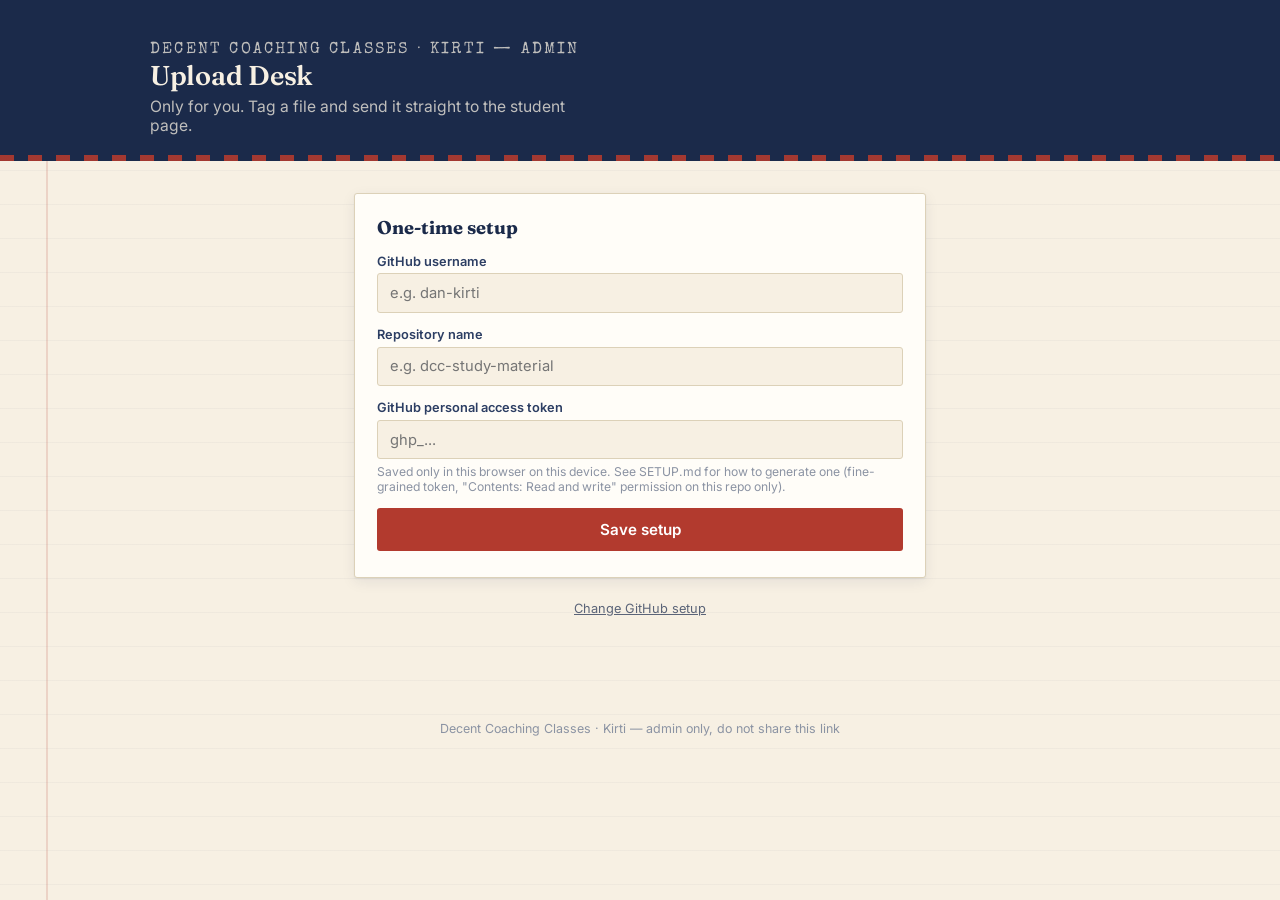
==== admin.html @ 7b04335d "Add files via upload" ====
<!DOCTYPE html>
<html lang="en">
<head>
<meta charset="UTF-8">
<meta name="viewport" content="width=device-width, initial-scale=1.0">
<title>Admin — Decent Coaching Classes</title>
<link rel="stylesheet" href="style.css">
</head>
<body class="ruled">

<header class="masthead" style="padding-bottom:1.6rem;">
  <div class="masthead-inner">
    <p class="masthead-eyebrow">Decent Coaching Classes · Kirti — Admin</p>
    <h1 style="font-size:1.7rem;">Upload Desk</h1>
    <p>Only for you. Tag a file and send it straight to the student page.</p>
  </div>
</header>

<div class="admin-wrap">

  <div class="panel" id="setupPanel">
    <h2>One-time setup</h2>
    <div class="field">
      <label for="ghOwner">GitHub username</label>
      <input type="text" id="ghOwner" placeholder="e.g. dan-kirti">
    </div>
    <div class="field">
      <label for="ghRepo">Repository name</label>
      <input type="text" id="ghRepo" placeholder="e.g. dcc-study-material">
    </div>
    <div class="field">
      <label for="ghToken">GitHub personal access token</label>
      <input type="password" id="ghToken" placeholder="ghp_...">
      <p class="hint">Saved only in this browser on this device. See SETUP.md for how to generate one (fine-grained token, "Contents: Read and write" permission on this repo only).</p>
    </div>
    <button class="btn-primary" id="saveConfigBtn" type="button">Save setup</button>
    <div class="status-line" id="configStatus"></div>
  </div>

  <div class="panel" id="uploadPanel" style="display:none;">
    <h2>Upload a file</h2>

    <div class="file-drop" id="dropZone">
      <input type="file" id="fileInput" accept=".pdf,.doc,.docx,.jpg,.jpeg,.png">
      <p><strong>Tap to choose a file</strong><br>PDF, Word, or image · one at a time</p>
      <p id="fileChosenName" style="margin-top:0.5rem;"></p>
    </div>

    <div class="field" style="margin-top:1rem;">
      <label for="titleInput">Title (shown to students)</label>
      <input type="text" id="titleInput" placeholder="e.g. Linear Equations Test Paper">
    </div>

    <div class="field-row">
      <div class="field">
        <label for="classInput">Class</label>
        <input type="text" id="classInput" placeholder="e.g. 10">
      </div>
      <div class="field">
        <label for="boardInput">Board</label>
        <select id="boardInput">
          <option value="">—</option>
          <option value="SSC">Maharashtra SSC</option>
          <option value="CBSE">CBSE</option>
          <option value="Other">Other</option>
        </select>
      </div>
    </div>

    <div class="field">
      <label for="subjectInput">Subject</label>
      <input type="text" id="subjectInput" placeholder="e.g. Mathematics">
    </div>

    <div class="field">
      <label for="noteInput">Note (optional)</label>
      <textarea id="noteInput" rows="2" placeholder="e.g. Chapters 1–2, 30 marks"></textarea>
    </div>

    <button class="btn-primary" id="uploadBtn" type="button" disabled>Upload</button>
    <div class="status-line" id="uploadStatus"></div>
  </div>

  <div class="panel" id="recentPanel" style="display:none;">
    <h2>Recently uploaded (this session)</h2>
    <div id="recentList"></div>
  </div>

  <p style="text-align:center;"><a href="admin.html" onclick="resetSetup(); return false;" style="font-size:0.8rem; color:var(--slate);">Change GitHub setup</a></p>
</div>

<footer class="foot">Decent Coaching Classes · Kirti — admin only, do not share this link</footer>

<script>
const CFG_KEY = 'dcc_admin_config';

function loadConfig(){
  try{ return JSON.parse(localStorage.getItem(CFG_KEY) || 'null'); }catch(e){ return null; }
}
function saveConfig(cfg){ localStorage.setItem(CFG_KEY, JSON.stringify(cfg)); }
function clearConfig(){ localStorage.removeItem(CFG_KEY); }

function resetSetup(){
  clearConfig();
  document.getElementById('setupPanel').style.display = 'block';
  document.getElementById('uploadPanel').style.display = 'none';
  document.getElementById('recentPanel').style.display = 'none';
}

function showStatus(el, msg, kind){
  el.textContent = msg;
  el.className = 'status-line show ' + kind;
}

let selectedFile = null;

function b64FromArrayBuffer(buf){
  let binary = '';
  const bytes = new Uint8Array(buf);
  const chunk = 0x8000;
  for(let i=0; i<bytes.length; i+=chunk){
    binary += String.fromCharCode.apply(null, bytes.subarray(i, i+chunk));
  }
  return btoa(binary);
}

async function ghRequest(cfg, path, opts){
  const res = await fetch(`https://api.github.com/repos/${cfg.owner}/${cfg.repo}/contents/${path}`, Object.assign({
    headers: {
      'Authorization': `Bearer ${cfg.token}`,
      'Accept': 'application/vnd.github+json'
    }
  }, opts));
  return res;
}

async function ensureManifest(cfg){
  const res = await ghRequest(cfg, 'manifest.json', {});
  if(res.status === 404){
    return { entries: [], sha: null };
  }
  if(!res.ok) throw new Error('Could not read manifest.json (' + res.status + ')');
  const data = await res.json();
  const content = decodeURIComponent(escape(atob(data.content.replace(/\n/g,''))));
  let entries = [];
  try{ entries = JSON.parse(content); }catch(e){ entries = []; }
  return { entries, sha: data.sha };
}

async function putManifest(cfg, entries, sha){
  const jsonStr = JSON.stringify(entries, null, 2);
  const b64 = btoa(unescape(encodeURIComponent(jsonStr)));
  const body = {
    message: 'Update manifest.json',
    content: b64,
    branch: cfg.branch || 'main'
  };
  if(sha) body.sha = sha;
  const res = await ghRequest(cfg, 'manifest.json', { method: 'PUT', body: JSON.stringify(body) });
  if(!res.ok){
    const t = await res.text();
    throw new Error('Failed to update manifest.json: ' + res.status + ' ' + t.slice(0,200));
  }
  return res.json();
}

async function uploadFile(cfg, file, meta, onStage){
  onStage('Reading file…');
  const buf = await file.arrayBuffer();
  const b64 = b64FromArrayBuffer(buf);

  const safeName = file.name.replace(/[^a-zA-Z0-9._-]/g, '_');
  const stamp = Date.now();
  const path = `files/${stamp}-${safeName}`;

  onStage('Uploading file to repository…');
  const putRes = await ghRequest(cfg, path, {
    method: 'PUT',
    body: JSON.stringify({
      message: `Upload ${file.name}`,
      content: b64,
      branch: cfg.branch || 'main'
    })
  });
  if(!putRes.ok){
    const t = await putRes.text();
    throw new Error('Upload failed: ' + putRes.status + ' ' + t.slice(0,200));
  }

  onStage('Updating student index…');
  const { entries, sha } = await ensureManifest(cfg);
  const rawUrl = `https://raw.githubusercontent.com/${cfg.owner}/${cfg.repo}/${cfg.branch || 'main'}/${path}`;
  entries.push({
    id: String(stamp),
    title: meta.title || file.name,
    className: meta.className,
    board: meta.board,
    subject: meta.subject,
    note: meta.note,
    filename: file.name,
    path,
    rawUrl,
    size: file.size,
    uploadedAt: new Date().toISOString()
  });
  await putManifest(cfg, entries, sha);
  onStage('Done');
}

// ---- wire up setup panel ----
document.getElementById('saveConfigBtn').addEventListener('click', () => {
  const owner = document.getElementById('ghOwner').value.trim();
  const repo = document.getElementById('ghRepo').value.trim();
  const token = document.getElementById('ghToken').value.trim();
  const statusEl = document.getElementById('configStatus');
  if(!owner || !repo || !token){
    showStatus(statusEl, 'Please fill in all three fields.', 'err');
    return;
  }
  saveConfig({ owner, repo, token, branch: 'main' });
  showStatus(statusEl, 'Saved. You can upload now.', 'ok');
  document.getElementById('setupPanel').style.display = 'none';
  document.getElementById('uploadPanel').style.display = 'block';
  document.getElementById('recentPanel').style.display = 'block';
});

// ---- wire up upload panel ----
const dropZone = document.getElementById('dropZone');
const fileInput = document.getElementById('fileInput');
dropZone.addEventListener('click', () => fileInput.click());
fileInput.addEventListener('change', () => {
  if(fileInput.files[0]){
    selectedFile = fileInput.files[0];
    document.getElementById('fileChosenName').textContent = '📎 ' + selectedFile.name;
    document.getElementById('titleInput').value = document.getElementById('titleInput').value || selectedFile.name.replace(/\.[^.]+$/, '');
    document.getElementById('uploadBtn').disabled = false;
  }
});

document.getElementById('uploadBtn').addEventListener('click', async () => {
  const cfg = loadConfig();
  if(!cfg || !selectedFile) return;

  const btn = document.getElementById('uploadBtn');
  const statusEl = document.getElementById('uploadStatus');
  btn.disabled = true;

  const meta = {
    title: document.getElementById('titleInput').value.trim(),
    className: document.getElementById('classInput').value.trim(),
    board: document.getElementById('boardInput').value,
    subject: document.getElementById('subjectInput').value.trim(),
    note: document.getElementById('noteInput').value.trim()
  };

  try{
    await uploadFile(cfg, selectedFile, meta, (stage) => showStatus(statusEl, stage, 'pending'));
    showStatus(statusEl, `Uploaded "${meta.title}". Visible on the student page in a few seconds.`, 'ok');

    const recentPanel = document.getElementById('recentPanel');
    const list = document.getElementById('recentList');
    const item = document.createElement('div');
    item.className = 'queue-item';
    item.innerHTML = `<span class="name">${meta.title}</span><span class="stage">UPLOADED</span>`;
    list.prepend(item);

    // reset form
    fileInput.value = '';
    selectedFile = null;
    document.getElementById('fileChosenName').textContent = '';
    document.getElementById('titleInput').value = '';
    document.getElementById('classInput').value = '';
    document.getElementById('boardInput').value = '';
    document.getElementById('subjectInput').value = '';
    document.getElementById('noteInput').value = '';
  }catch(e){
    showStatus(statusEl, e.message, 'err');
  }finally{
    btn.disabled = false;
  }
});

// ---- init ----
(function init(){
  const cfg = loadConfig();
  if(cfg){
    document.getElementById('ghOwner').value = cfg.owner;
    document.getElementById('ghRepo').value = cfg.repo;
    document.getElementById('ghToken').value = cfg.token;
    document.getElementById('setupPanel').style.display = 'none';
    document.getElementById('uploadPanel').style.display = 'block';
    document.getElementById('recentPanel').style.display = 'block';
  }
})();
</script>
</body>
</html>
---- style.css ----
/* ==========================================================================
   Decent Coaching Classes — Design tokens
   Palette: Ink Navy / Paper Ivory / Exam Red / Brass Gold / Slate
   Type: Fraunces (display) + Inter (body) + Special Elite (stamps/tags)
   ========================================================================== */

@import url('https://fonts.googleapis.com/css2?family=Fraunces:opsz,wght@9..144,500;9..144,600;9..144,700&family=Inter:wght@400;500;600;700&family=Special+Elite&display=swap');

:root{
  --ink:        #1B2A4A;
  --ink-soft:   #2C3E63;
  --paper:      #F7F0E3;
  --paper-dim:  #EFE6D4;
  --card:       #FFFDF8;
  --red:        #B23A2E;
  --gold:       #C89B3C;
  --slate:      #5B6478;
  --slate-dim:  #8B93A3;
  --line:       #DCD1B8;

  --font-display: 'Fraunces', Georgia, serif;
  --font-body:    'Inter', system-ui, -apple-system, sans-serif;
  --font-stamp:   'Special Elite', 'Courier New', monospace;

  --radius: 3px;
  --shadow-card: 0 1px 2px rgba(27,42,74,0.06), 0 4px 14px rgba(27,42,74,0.08);
  --shadow-lift: 0 2px 4px rgba(27,42,74,0.10), 0 10px 24px rgba(27,42,74,0.14);
}

@media (prefers-reduced-motion: reduce){
  *{ animation-duration: 0.001ms !important; animation-iteration-count: 1 !important; transition-duration: 0.001ms !important; }
}

*{ box-sizing: border-box; }
html{ scroll-behavior: smooth; }

body{
  margin: 0;
  background: var(--paper);
  background-image:
    linear-gradient(var(--paper) 0%, var(--paper) 100%);
  color: var(--ink);
  font-family: var(--font-body);
  -webkit-font-smoothing: antialiased;
  min-height: 100vh;
}

/* faint ruled-notebook texture on the whole page */
body.ruled{
  background-image:
    linear-gradient(90deg, transparent 0, transparent 46px, rgba(178,58,46,0.16) 46px, rgba(178,58,46,0.16) 48px, transparent 48px),
    repeating-linear-gradient(rgba(91,100,120,0.05) 0px, rgba(91,100,120,0.05) 1px, transparent 1px, transparent 34px);
  background-attachment: local, local;
}

a{ color: inherit; }

::selection{ background: var(--gold); color: var(--ink); }

:focus-visible{
  outline: 2px solid var(--red);
  outline-offset: 2px;
}

/* ---------------- Header / masthead ---------------- */

.masthead{
  background: var(--ink);
  color: var(--paper);
  padding: 2.6rem 1.5rem 2.2rem;
  position: relative;
  overflow: hidden;
}
.masthead::after{
  content: "";
  position: absolute;
  left: 0; right: 0; bottom: 0;
  height: 6px;
  background: repeating-linear-gradient(90deg, var(--red) 0 14px, transparent 14px 28px);
  opacity: 0.9;
}
.masthead-inner{
  max-width: 980px;
  margin: 0 auto;
}
.masthead-eyebrow{
  font-family: var(--font-stamp);
  font-size: 0.72rem;
  letter-spacing: 0.14em;
  text-transform: uppercase;
  color: var(--gold);
  margin: 0 0 0.6rem;
}
.masthead h1{
  font-family: var(--font-display);
  font-weight: 600;
  font-size: clamp(1.9rem, 5vw, 2.9rem);
  margin: 0 0 0.35rem;
  letter-spacing: -0.01em;
}
.masthead p{
  margin: 0;
  color: rgba(247,240,227,0.75);
  font-size: 0.98rem;
  max-width: 46ch;
}

/* ---------------- Controls bar ---------------- */

.controls{
  max-width: 980px;
  margin: -1.4rem auto 0;
  padding: 0 1.5rem;
  position: relative;
  z-index: 2;
}
.controls-card{
  background: var(--card);
  border: 1px solid var(--line);
  border-radius: var(--radius);
  box-shadow: var(--shadow-card);
  padding: 1rem 1.1rem;
  display: flex;
  flex-wrap: wrap;
  gap: 0.7rem;
  align-items: center;
}
.search-wrap{
  flex: 1 1 220px;
  position: relative;
}
.search-wrap input{
  width: 100%;
  padding: 0.6rem 0.8rem 0.6rem 2.1rem;
  border: 1px solid var(--line);
  border-radius: var(--radius);
  background: var(--paper);
  font-family: var(--font-body);
  font-size: 0.92rem;
  color: var(--ink);
}
.search-wrap input:focus{ border-color: var(--red); }
.search-wrap svg{
  position: absolute;
  left: 0.65rem; top: 50%;
  transform: translateY(-50%);
  width: 15px; height: 15px;
  stroke: var(--slate-dim);
}
select{
  padding: 0.6rem 0.7rem;
  border: 1px solid var(--line);
  border-radius: var(--radius);
  background: var(--paper);
  font-family: var(--font-body);
  font-size: 0.88rem;
  color: var(--ink);
  cursor: pointer;
}
select:focus{ border-color: var(--red); }

/* ---------------- Content area ---------------- */

.content{
  max-width: 980px;
  margin: 0 auto;
  padding: 2.2rem 1.5rem 4rem;
}

.date-section{ margin-bottom: 2.4rem; }
.date-section-head{
  display: flex;
  align-items: baseline;
  gap: 0.7rem;
  margin-bottom: 0.9rem;
  padding-bottom: 0.35rem;
  border-bottom: 1px solid var(--line);
}
.date-section-head h2{
  font-family: var(--font-display);
  font-weight: 600;
  font-size: 1.25rem;
  margin: 0;
  color: var(--ink);
}
.date-section-head .count{
  font-family: var(--font-stamp);
  font-size: 0.72rem;
  color: var(--slate-dim);
  letter-spacing: 0.02em;
}

.card-grid{
  display: grid;
  grid-template-columns: repeat(auto-fill, minmax(260px, 1fr));
  gap: 0.9rem;
}

/* ---------------- File card (the signature element) ---------------- */

.file-card{
  background: var(--card);
  border: 1px solid var(--line);
  border-radius: var(--radius);
  box-shadow: var(--shadow-card);
  padding: 1rem 1rem 1.05rem;
  position: relative;
  display: flex;
  flex-direction: column;
  gap: 0.55rem;
  transition: transform 0.16s ease, box-shadow 0.16s ease, border-color 0.16s ease;
}
.file-card:hover, .file-card:focus-within{
  transform: translateY(-2px);
  box-shadow: var(--shadow-lift);
  border-color: var(--gold);
}
/* perforated top edge, like a catalog card / ticket stub */
.file-card::before{
  content: "";
  position: absolute;
  top: -1px; left: 0; right: 0;
  height: 1px;
  background-image: radial-gradient(circle, var(--paper) 1.5px, transparent 1.6px);
  background-size: 10px 3px;
  background-position: 4px 0;
}

.file-card-top{
  display: flex;
  justify-content: space-between;
  align-items: flex-start;
  gap: 0.6rem;
}
.file-title{
  font-family: var(--font-display);
  font-weight: 600;
  font-size: 1.02rem;
  line-height: 1.28;
  margin: 0;
  color: var(--ink);
}

/* the ink-stamp */
.stamp{
  flex: none;
  width: 52px; height: 52px;
  border-radius: 50%;
  border: 2px solid var(--red);
  color: var(--red);
  display: flex;
  align-items: center;
  justify-content: center;
  text-align: center;
  font-family: var(--font-stamp);
  font-size: 0.56rem;
  line-height: 1.05;
  letter-spacing: 0.01em;
  transform: rotate(-8deg);
  opacity: 0.88;
  padding: 2px;
}

.tag-row{
  display: flex;
  flex-wrap: wrap;
  gap: 0.35rem;
}
.tag{
  font-family: var(--font-stamp);
  font-size: 0.68rem;
  letter-spacing: 0.02em;
  padding: 0.18rem 0.5rem;
  border-radius: 2px;
  background: var(--paper-dim);
  color: var(--ink-soft);
  border: 1px solid var(--line);
}
.tag.board{ color: var(--red); border-color: rgba(178,58,46,0.3); }

.file-meta{
  font-size: 0.8rem;
  color: var(--slate);
  margin: 0;
}

.file-actions{
  margin-top: auto;
  padding-top: 0.5rem;
}
.btn-download{
  display: inline-flex;
  align-items: center;
  gap: 0.4rem;
  width: 100%;
  justify-content: center;
  padding: 0.55rem 0.8rem;
  background: var(--ink);
  color: var(--paper);
  border-radius: var(--radius);
  font-size: 0.85rem;
  font-weight: 600;
  text-decoration: none;
  transition: background 0.15s ease;
}
.btn-download:hover{ background: var(--red); }
.btn-download svg{ width: 14px; height: 14px; }

/* ---------------- Empty / loading states ---------------- */

.state-block{
  text-align: center;
  padding: 3.5rem 1rem;
  color: var(--slate);
}
.state-block h3{
  font-family: var(--font-display);
  color: var(--ink);
  font-size: 1.3rem;
  margin: 0.6rem 0 0.4rem;
}
.state-block p{ margin: 0; font-size: 0.92rem; }

/* ---------------- Admin page ---------------- */

.admin-wrap{
  max-width: 620px;
  margin: 0 auto;
  padding: 2rem 1.5rem 4rem;
}
.panel{
  background: var(--card);
  border: 1px solid var(--line);
  border-radius: var(--radius);
  box-shadow: var(--shadow-card);
  padding: 1.4rem 1.4rem 1.6rem;
  margin-bottom: 1.2rem;
}
.panel h2{
  font-family: var(--font-display);
  font-size: 1.15rem;
  margin: 0 0 0.9rem;
}
.field{ margin-bottom: 0.9rem; }
.field label{
  display: block;
  font-size: 0.8rem;
  font-weight: 600;
  color: var(--ink-soft);
  margin-bottom: 0.3rem;
}
.field input[type=text], .field input[type=password], .field select, .field textarea{
  width: 100%;
  padding: 0.6rem 0.7rem;
  border: 1px solid var(--line);
  border-radius: var(--radius);
  background: var(--paper);
  font-family: var(--font-body);
  font-size: 0.92rem;
  color: var(--ink);
}
.field input:focus, .field select:focus, .field textarea:focus{ border-color: var(--red); }
.field-row{ display: flex; gap: 0.7rem; }
.field-row .field{ flex: 1; }
.hint{ font-size: 0.76rem; color: var(--slate-dim); margin-top: 0.3rem; }

.file-drop{
  border: 2px dashed var(--line);
  border-radius: var(--radius);
  padding: 1.6rem 1rem;
  text-align: center;
  cursor: pointer;
  transition: border-color 0.15s ease, background 0.15s ease;
}
.file-drop:hover, .file-drop.drag{ border-color: var(--gold); background: var(--paper-dim); }
.file-drop input{ display: none; }
.file-drop p{ margin: 0.4rem 0 0; font-size: 0.85rem; color: var(--slate); }
.file-drop strong{ color: var(--ink); }

.btn-primary{
  width: 100%;
  padding: 0.75rem;
  background: var(--red);
  color: #fff;
  border: none;
  border-radius: var(--radius);
  font-family: var(--font-body);
  font-weight: 600;
  font-size: 0.95rem;
  cursor: pointer;
  transition: background 0.15s ease;
}
.btn-primary:hover{ background: #963026; }
.btn-primary:disabled{ background: var(--slate-dim); cursor: not-allowed; }

.status-line{
  margin-top: 0.8rem;
  font-size: 0.85rem;
  padding: 0.6rem 0.75rem;
  border-radius: var(--radius);
  display: none;
}
.status-line.show{ display: block; }
.status-line.ok{ background: #E7F0E3; color: #2F5D34; }
.status-line.err{ background: #F6E3E1; color: var(--red); }
.status-line.pending{ background: var(--paper-dim); color: var(--ink-soft); }

.queue-item{
  display: flex;
  justify-content: space-between;
  align-items: center;
  padding: 0.5rem 0.6rem;
  border: 1px solid var(--line);
  border-radius: var(--radius);
  font-size: 0.82rem;
  margin-bottom: 0.4rem;
}
.queue-item .name{ font-weight: 600; }
.queue-item .stage{ font-family: var(--font-stamp); font-size: 0.7rem; color: var(--slate); }

footer.foot{
  text-align: center;
  padding: 1.5rem;
  font-size: 0.78rem;
  color: var(--slate-dim);
}
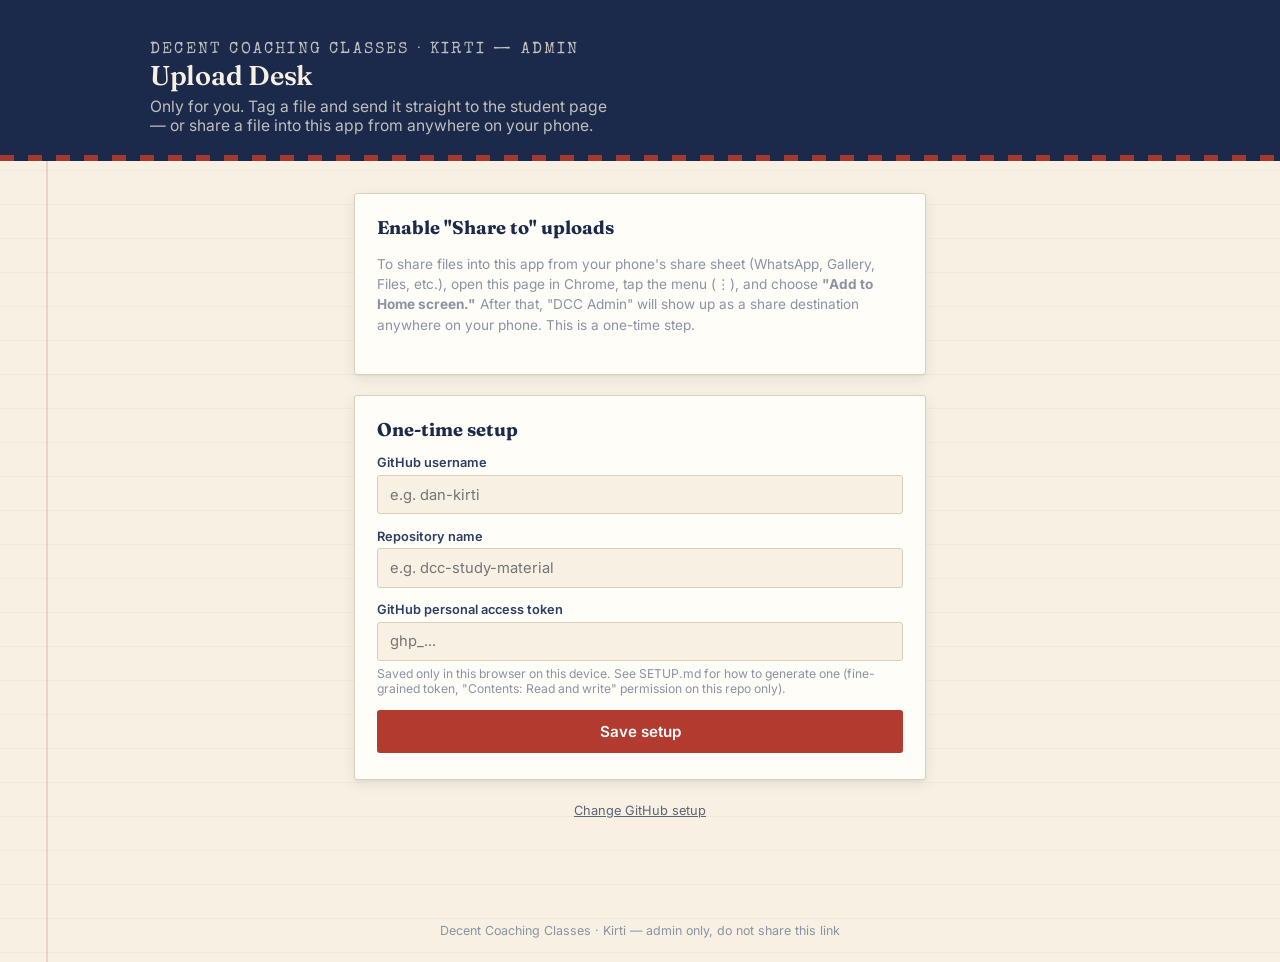
==== commit c6e566b8: "Enhance file upload and sharing capabilities Updated upload functionality to allow sharing files fro" ====
--- a/admin.html
+++ b/admin.html
@@ -5,6 +5,8 @@
 <meta name="viewport" content="width=device-width, initial-scale=1.0">
 <title>Admin — Decent Coaching Classes</title>
 <link rel="stylesheet" href="style.css">
+<link rel="manifest" href="app.webmanifest">
+<meta name="theme-color" content="#1B2A4A">
 </head>
 <body class="ruled">
 
@@ -12,11 +14,18 @@
   <div class="masthead-inner">
     <p class="masthead-eyebrow">Decent Coaching Classes · Kirti — Admin</p>
     <h1 style="font-size:1.7rem;">Upload Desk</h1>
-    <p>Only for you. Tag a file and send it straight to the student page.</p>
+    <p>Only for you. Tag a file and send it straight to the student page — or share a file into this app from anywhere on your phone.</p>
   </div>
 </header>
 
 <div class="admin-wrap">
+
+  <div class="panel" id="installHint" style="display:none;">
+    <h2>Enable "Share to" uploads</h2>
+    <p class="hint" style="font-size:0.85rem; line-height:1.5;">
+      To share files into this app from your phone's share sheet (WhatsApp, Gallery, Files, etc.), open this page in Chrome, tap the menu (⋮), and choose <strong>"Add to Home screen."</strong> After that, "DCC Admin" will show up as a share destination anywhere on your phone. This is a one-time step.
+    </p>
+  </div>
 
   <div class="panel" id="setupPanel">
     <h2>One-time setup</h2>
@@ -41,8 +50,8 @@
     <h2>Upload a file</h2>
 
     <div class="file-drop" id="dropZone">
-      <input type="file" id="fileInput" accept=".pdf,.doc,.docx,.jpg,.jpeg,.png">
-      <p><strong>Tap to choose a file</strong><br>PDF, Word, or image · one at a time</p>
+      <input type="file" id="fileInput" accept=".pdf,.doc,.docx,.ppt,.pptx,.jpg,.jpeg,.png">
+      <p><strong>Tap to choose a file</strong><br>or share one into this app · PDF, Word, PPT, or image</p>
       <p id="fileChosenName" style="margin-top:0.5rem;"></p>
     </div>
 
@@ -77,13 +86,36 @@
       <textarea id="noteInput" rows="2" placeholder="e.g. Chapters 1–2, 30 marks"></textarea>
     </div>
 
-    <button class="btn-primary" id="uploadBtn" type="button" disabled>Upload</button>
+    <div class="field">
+      <label>When should this go live?</label>
+      <div style="display:flex; gap:1rem; margin-bottom:0.5rem;">
+        <label style="display:flex; align-items:center; gap:0.35rem; font-weight:400; font-size:0.88rem;">
+          <input type="radio" name="publishMode" value="now" id="publishNow" checked style="width:auto;"> Now
+        </label>
+        <label style="display:flex; align-items:center; gap:0.35rem; font-weight:400; font-size:0.88rem;">
+          <input type="radio" name="publishMode" value="later" id="publishLater" style="width:auto;"> Schedule for later
+        </label>
+      </div>
+      <input type="datetime-local" id="scheduleInput" style="display:none;">
+      <p class="hint">Scheduled files stay hidden from students until this date/time, then appear automatically — filed under that date, not today's date.</p>
+    </div>
+
+    <div style="display:flex; gap:0.6rem;">
+      <button class="btn-primary" id="uploadBtn" type="button" disabled>Upload</button>
+      <button class="btn-primary" id="clearAllBtn" type="button" style="background:var(--slate);">Clear all</button>
+    </div>
     <div class="status-line" id="uploadStatus"></div>
   </div>
 
   <div class="panel" id="recentPanel" style="display:none;">
     <h2>Recently uploaded (this session)</h2>
     <div id="recentList"></div>
+  </div>
+
+  <div class="panel" id="scheduledPanel" style="display:none;">
+    <h2>Scheduled — not yet visible to students</h2>
+    <div id="scheduledList"></div>
+    <p class="hint" id="scheduledEmpty">Nothing scheduled right now.</p>
   </div>
 
   <p style="text-align:center;"><a href="admin.html" onclick="resetSetup(); return false;" style="font-size:0.8rem; color:var(--slate);">Change GitHub setup</a></p>
@@ -105,6 +137,7 @@
   document.getElementById('setupPanel').style.display = 'block';
   document.getElementById('uploadPanel').style.display = 'none';
   document.getElementById('recentPanel').style.display = 'none';
+  document.getElementById('scheduledPanel').style.display = 'none';
 }
 
 function showStatus(el, msg, kind){
@@ -147,11 +180,11 @@
   return { entries, sha: data.sha };
 }
 
-async function putManifest(cfg, entries, sha){
+async function putManifest(cfg, entries, sha, message){
   const jsonStr = JSON.stringify(entries, null, 2);
   const b64 = btoa(unescape(encodeURIComponent(jsonStr)));
   const body = {
-    message: 'Update manifest.json',
+    message: message || 'Update manifest.json',
     content: b64,
     branch: cfg.branch || 'main'
   };
@@ -190,6 +223,7 @@
   onStage('Updating student index…');
   const { entries, sha } = await ensureManifest(cfg);
   const rawUrl = `https://raw.githubusercontent.com/${cfg.owner}/${cfg.repo}/${cfg.branch || 'main'}/${path}`;
+  const nowIso = new Date().toISOString();
   entries.push({
     id: String(stamp),
     title: meta.title || file.name,
@@ -201,10 +235,59 @@
     path,
     rawUrl,
     size: file.size,
-    uploadedAt: new Date().toISOString()
+    uploadedAt: nowIso,
+    visibleFrom: meta.visibleFrom || nowIso
   });
   await putManifest(cfg, entries, sha);
   onStage('Done');
+}
+
+// ---- Share Target: pick up a file handed off by the service worker ----
+async function checkForSharedFile(){
+  const params = new URLSearchParams(location.search);
+  if(params.get('shared') !== '1') return;
+
+  // clean the URL so a refresh doesn't re-trigger this
+  history.replaceState({}, '', 'admin.html');
+
+  if(!('caches' in window)) return;
+  try{
+    const cache = await caches.open('dcc-share-cache-v1');
+    const res = await cache.match('pending-share');
+    if(!res) return;
+    const blob = await res.blob();
+    const fileName = decodeURIComponent(res.headers.get('X-File-Name') || 'shared-file');
+    const shareTitle = decodeURIComponent(res.headers.get('X-Share-Title') || '');
+    await cache.delete('pending-share');
+
+    const file = new File([blob], fileName, { type: blob.type });
+    selectedFile = file;
+    document.getElementById('fileChosenName').textContent = '📎 ' + file.name;
+    document.getElementById('titleInput').value = shareTitle || file.name.replace(/\.[^.]+$/, '');
+    document.getElementById('uploadBtn').disabled = false;
+  }catch(e){
+    // no pending share, or cache API hiccup — ignore, form still works normally
+  }
+}
+
+// ---- form helpers ----
+function resetFileOnly(){
+  document.getElementById('fileInput').value = '';
+  selectedFile = null;
+  document.getElementById('fileChosenName').textContent = '';
+  document.getElementById('titleInput').value = '';
+  document.getElementById('uploadBtn').disabled = true;
+}
+
+function resetAllFields(){
+  resetFileOnly();
+  document.getElementById('classInput').value = '';
+  document.getElementById('boardInput').value = '';
+  document.getElementById('subjectInput').value = '';
+  document.getElementById('noteInput').value = '';
+  document.getElementById('publishNow').checked = true;
+  document.getElementById('scheduleInput').style.display = 'none';
+  document.getElementById('scheduleInput').value = '';
 }
 
 // ---- wire up setup panel ----
@@ -219,10 +302,16 @@
   }
   saveConfig({ owner, repo, token, branch: 'main' });
   showStatus(statusEl, 'Saved. You can upload now.', 'ok');
+  showMainPanels();
+  loadScheduled();
+});
+
+function showMainPanels(){
   document.getElementById('setupPanel').style.display = 'none';
   document.getElementById('uploadPanel').style.display = 'block';
   document.getElementById('recentPanel').style.display = 'block';
-});
+  document.getElementById('scheduledPanel').style.display = 'block';
+}
 
 // ---- wire up upload panel ----
 const dropZone = document.getElementById('dropZone');
@@ -237,6 +326,15 @@
   }
 });
 
+document.getElementById('publishNow').addEventListener('change', () => {
+  document.getElementById('scheduleInput').style.display = 'none';
+});
+document.getElementById('publishLater').addEventListener('change', () => {
+  document.getElementById('scheduleInput').style.display = 'block';
+});
+
+document.getElementById('clearAllBtn').addEventListener('click', resetAllFields);
+
 document.getElementById('uploadBtn').addEventListener('click', async () => {
   const cfg = loadConfig();
   if(!cfg || !selectedFile) return;
@@ -244,35 +342,44 @@
   const btn = document.getElementById('uploadBtn');
   const statusEl = document.getElementById('uploadStatus');
   btn.disabled = true;
+
+  const later = document.getElementById('publishLater').checked;
+  let visibleFrom = null;
+  if(later){
+    const val = document.getElementById('scheduleInput').value;
+    if(!val){
+      showStatus(statusEl, 'Pick a date and time for the scheduled release, or switch to "Now."', 'err');
+      btn.disabled = false;
+      return;
+    }
+    visibleFrom = new Date(val).toISOString();
+  }
 
   const meta = {
     title: document.getElementById('titleInput').value.trim(),
     className: document.getElementById('classInput').value.trim(),
     board: document.getElementById('boardInput').value,
     subject: document.getElementById('subjectInput').value.trim(),
-    note: document.getElementById('noteInput').value.trim()
+    note: document.getElementById('noteInput').value.trim(),
+    visibleFrom
   };
 
   try{
     await uploadFile(cfg, selectedFile, meta, (stage) => showStatus(statusEl, stage, 'pending'));
-    showStatus(statusEl, `Uploaded "${meta.title}". Visible on the student page in a few seconds.`, 'ok');
+    showStatus(statusEl, later
+      ? `Uploaded "${meta.title}". It'll go live on ${new Date(visibleFrom).toLocaleString()}.`
+      : `Uploaded "${meta.title}". Visible on the student page in a few seconds.`, 'ok');
 
     const recentPanel = document.getElementById('recentPanel');
     const list = document.getElementById('recentList');
     const item = document.createElement('div');
     item.className = 'queue-item';
-    item.innerHTML = `<span class="name">${meta.title}</span><span class="stage">UPLOADED</span>`;
+    item.innerHTML = `<span class="name">${meta.title}</span><span class="stage">${later ? 'SCHEDULED' : 'UPLOADED'}</span>`;
     list.prepend(item);
 
-    // reset form
-    fileInput.value = '';
-    selectedFile = null;
-    document.getElementById('fileChosenName').textContent = '';
-    document.getElementById('titleInput').value = '';
-    document.getElementById('classInput').value = '';
-    document.getElementById('boardInput').value = '';
-    document.getElementById('subjectInput').value = '';
-    document.getElementById('noteInput').value = '';
+    // Only the file/title reset — class, board, subject, note stay for reuse.
+    resetFileOnly();
+    if(later) loadScheduled();
   }catch(e){
     showStatus(statusEl, e.message, 'err');
   }finally{
@@ -280,17 +387,101 @@
   }
 });
 
+// ---- Scheduled items: view, edit time, cancel ----
+async function loadScheduled(){
+  const cfg = loadConfig();
+  if(!cfg) return;
+  const listEl = document.getElementById('scheduledList');
+  const emptyEl = document.getElementById('scheduledEmpty');
+  try{
+    const { entries } = await ensureManifest(cfg);
+    const now = new Date();
+    const pending = entries.filter(e => e.visibleFrom && new Date(e.visibleFrom) > now)
+      .sort((a,b) => new Date(a.visibleFrom) - new Date(b.visibleFrom));
+
+    if(pending.length === 0){
+      listEl.innerHTML = '';
+      emptyEl.style.display = 'block';
+      return;
+    }
+    emptyEl.style.display = 'none';
+    listEl.innerHTML = pending.map(e => `
+      <div class="queue-item" style="flex-direction:column; align-items:stretch; gap:0.4rem;">
+        <div style="display:flex; justify-content:space-between;">
+          <span class="name">${e.title}</span>
+          <span class="stage">${new Date(e.visibleFrom).toLocaleString()}</span>
+        </div>
+        <div style="display:flex; gap:0.5rem;">
+          <input type="datetime-local" data-id="${e.id}" class="editTimeInput" style="flex:1; padding:0.4rem; font-size:0.8rem; border:1px solid var(--line); border-radius:var(--radius);">
+          <button type="button" class="btn-primary saveTimeBtn" data-id="${e.id}" style="width:auto; padding:0.4rem 0.7rem; font-size:0.78rem;">Save</button>
+          <button type="button" class="btn-primary cancelBtn" data-id="${e.id}" style="width:auto; padding:0.4rem 0.7rem; font-size:0.78rem; background:var(--red);">Cancel</button>
+        </div>
+      </div>
+    `).join('');
+
+    listEl.querySelectorAll('.saveTimeBtn').forEach(btn => {
+      btn.addEventListener('click', async () => {
+        const id = btn.dataset.id;
+        const input = listEl.querySelector(`.editTimeInput[data-id="${id}"]`);
+        if(!input.value) return;
+        btn.disabled = true;
+        try{
+          const { entries, sha } = await ensureManifest(cfg);
+          const entry = entries.find(e => e.id === id);
+          if(entry) entry.visibleFrom = new Date(input.value).toISOString();
+          await putManifest(cfg, entries, sha, `Reschedule ${entry ? entry.title : id}`);
+          loadScheduled();
+        }catch(e){
+          alert('Could not update: ' + e.message);
+        }finally{
+          btn.disabled = false;
+        }
+      });
+    });
+
+    listEl.querySelectorAll('.cancelBtn').forEach(btn => {
+      btn.addEventListener('click', async () => {
+        const id = btn.dataset.id;
+        if(!confirm('Cancel this scheduled upload? The file stays in your repository but will be removed from the student page listing.')) return;
+        btn.disabled = true;
+        try{
+          const { entries, sha } = await ensureManifest(cfg);
+          const filtered = entries.filter(e => e.id !== id);
+          await putManifest(cfg, filtered, sha, `Cancel scheduled entry ${id}`);
+          loadScheduled();
+        }catch(e){
+          alert('Could not cancel: ' + e.message);
+        }finally{
+          btn.disabled = false;
+        }
+      });
+    });
+  }catch(e){
+    listEl.innerHTML = '';
+    emptyEl.textContent = 'Could not load scheduled items: ' + e.message;
+    emptyEl.style.display = 'block';
+  }
+}
+
 // ---- init ----
-(function init(){
+(async function init(){
+  if('serviceWorker' in navigator){
+    try{ await navigator.serviceWorker.register('sw.js'); }catch(e){ /* ignore */ }
+  }
+  if(!window.matchMedia('(display-mode: standalone)').matches){
+    document.getElementById('installHint').style.display = 'block';
+  }
+
   const cfg = loadConfig();
   if(cfg){
     document.getElementById('ghOwner').value = cfg.owner;
     document.getElementById('ghRepo').value = cfg.repo;
     document.getElementById('ghToken').value = cfg.token;
-    document.getElementById('setupPanel').style.display = 'none';
-    document.getElementById('uploadPanel').style.display = 'block';
-    document.getElementById('recentPanel').style.display = 'block';
-  }
+    showMainPanels();
+    loadScheduled();
+  }
+
+  await checkForSharedFile();
 })();
 </script>
 </body>
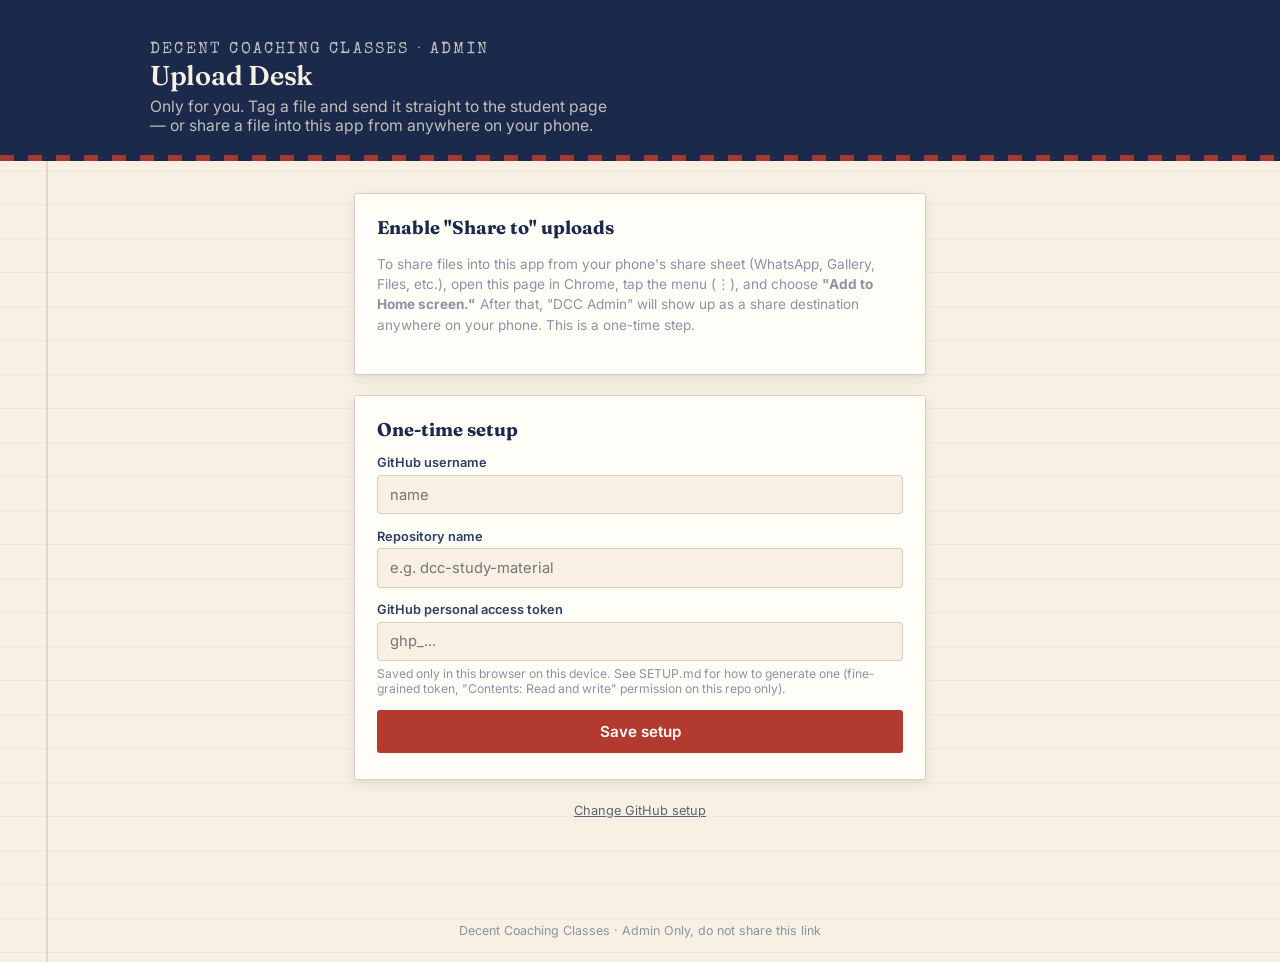
==== commit 54982f87: "Update admin header and footer text" ====
--- a/admin.html
+++ b/admin.html
@@ -12,7 +12,7 @@
 
 <header class="masthead" style="padding-bottom:1.6rem;">
   <div class="masthead-inner">
-    <p class="masthead-eyebrow">Decent Coaching Classes · Kirti — Admin</p>
+    <p class="masthead-eyebrow">Decent Coaching Classes · Admin</p>
     <h1 style="font-size:1.7rem;">Upload Desk</h1>
     <p>Only for you. Tag a file and send it straight to the student page — or share a file into this app from anywhere on your phone.</p>
   </div>
@@ -31,7 +31,7 @@
     <h2>One-time setup</h2>
     <div class="field">
       <label for="ghOwner">GitHub username</label>
-      <input type="text" id="ghOwner" placeholder="e.g. dan-kirti">
+      <input type="text" id="ghOwner" placeholder="name">
     </div>
     <div class="field">
       <label for="ghRepo">Repository name</label>
@@ -121,7 +121,7 @@
   <p style="text-align:center;"><a href="admin.html" onclick="resetSetup(); return false;" style="font-size:0.8rem; color:var(--slate);">Change GitHub setup</a></p>
 </div>
 
-<footer class="foot">Decent Coaching Classes · Kirti — admin only, do not share this link</footer>
+<footer class="foot">Decent Coaching Classes · Admin Only, do not share this link</footer>
 
 <script>
 const CFG_KEY = 'dcc_admin_config';
--- a/style.css
+++ b/style.css
@@ -349,7 +349,7 @@
   color: var(--ink-soft);
   margin-bottom: 0.3rem;
 }
-.field input[type=text], .field input[type=password], .field select, .field textarea{
+.field input[type=text], .field input[type=password], .field select, .field textarea, .field input[type=datetime-local]{
   width: 100%;
   padding: 0.6rem 0.7rem;
   border: 1px solid var(--line);
